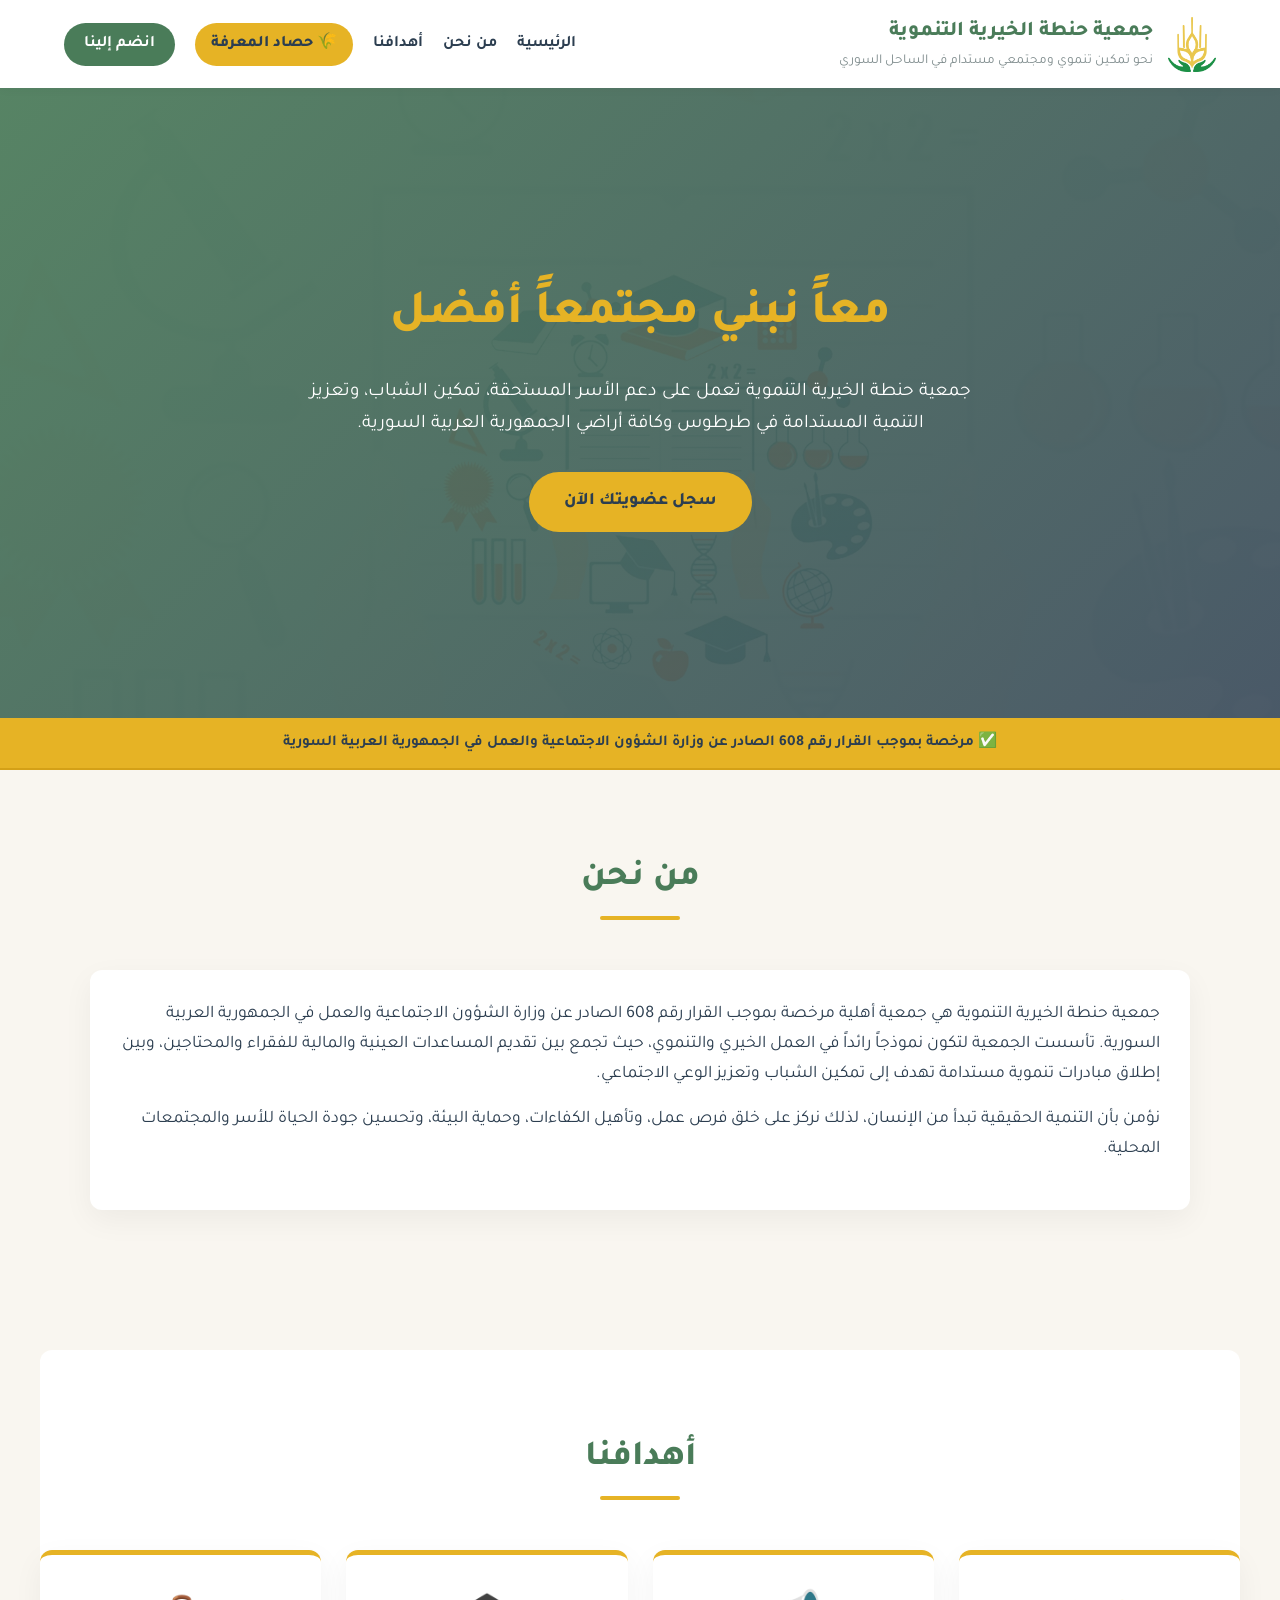
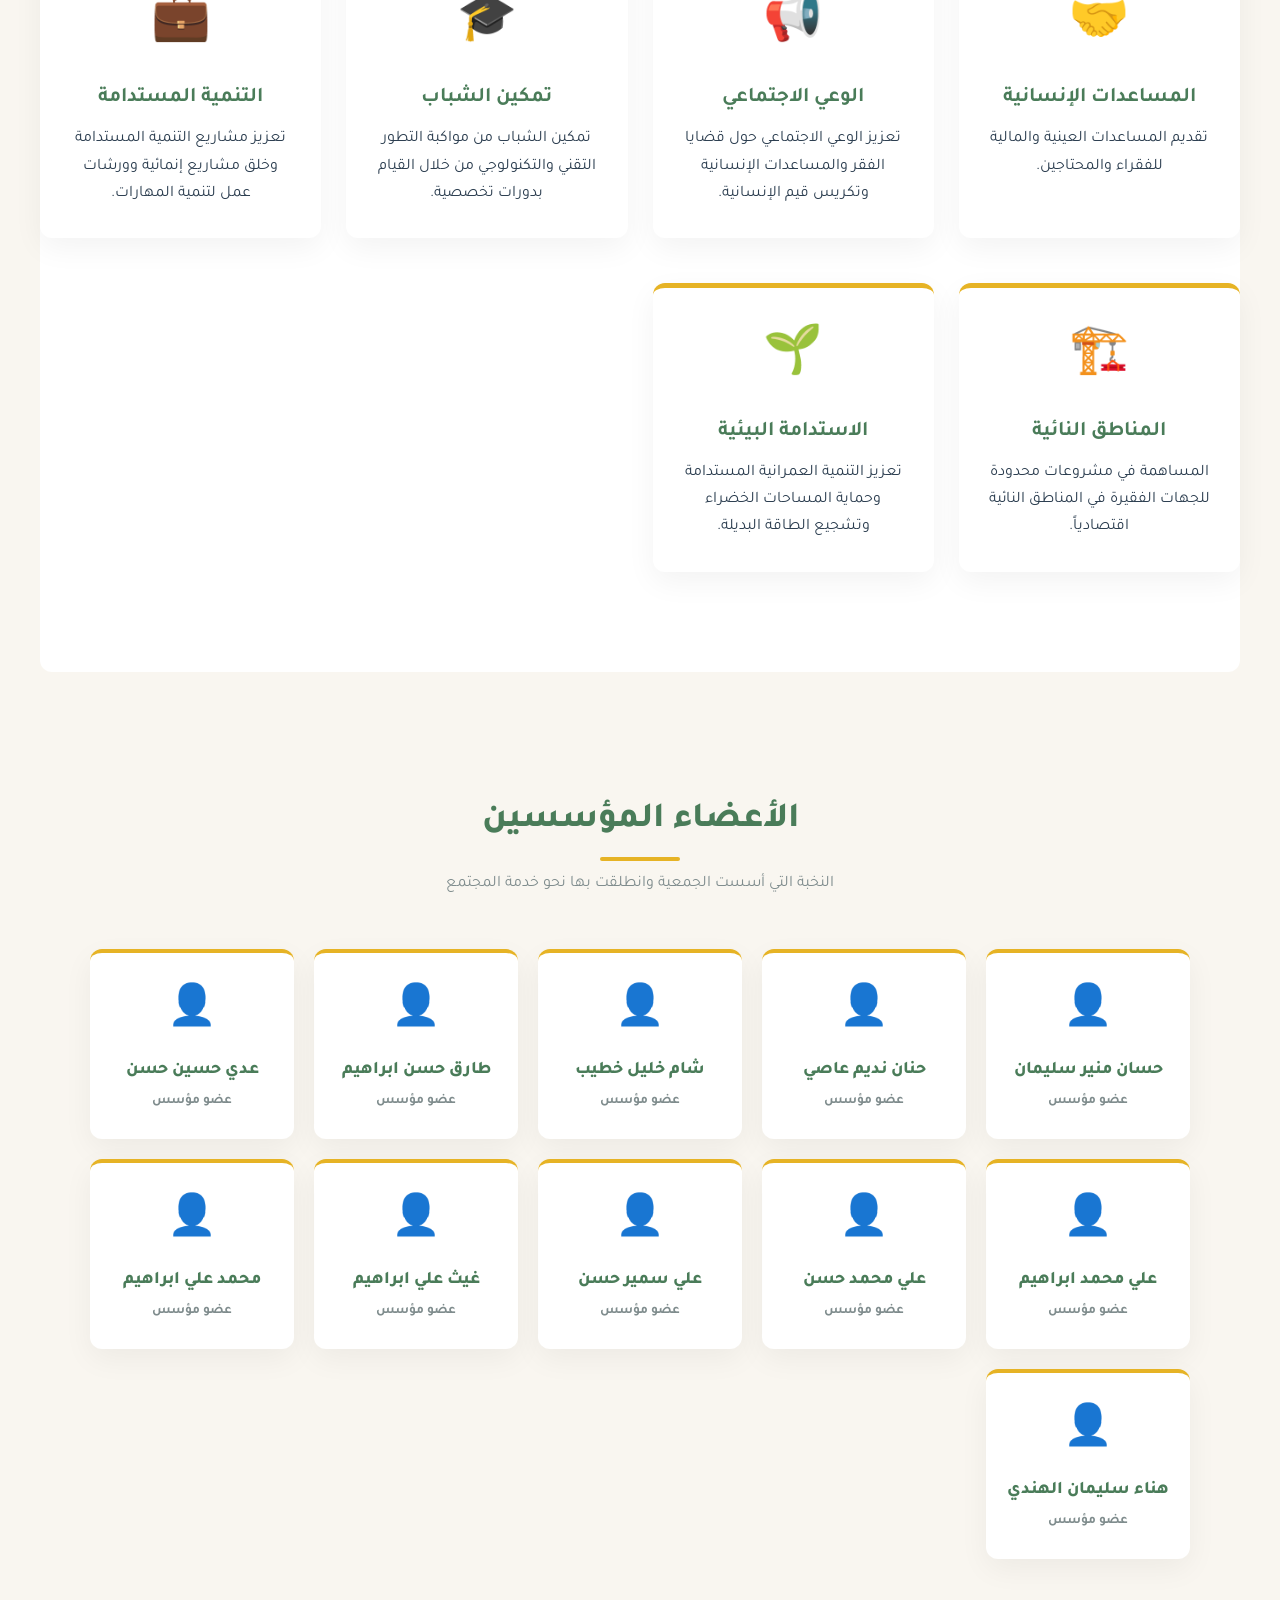
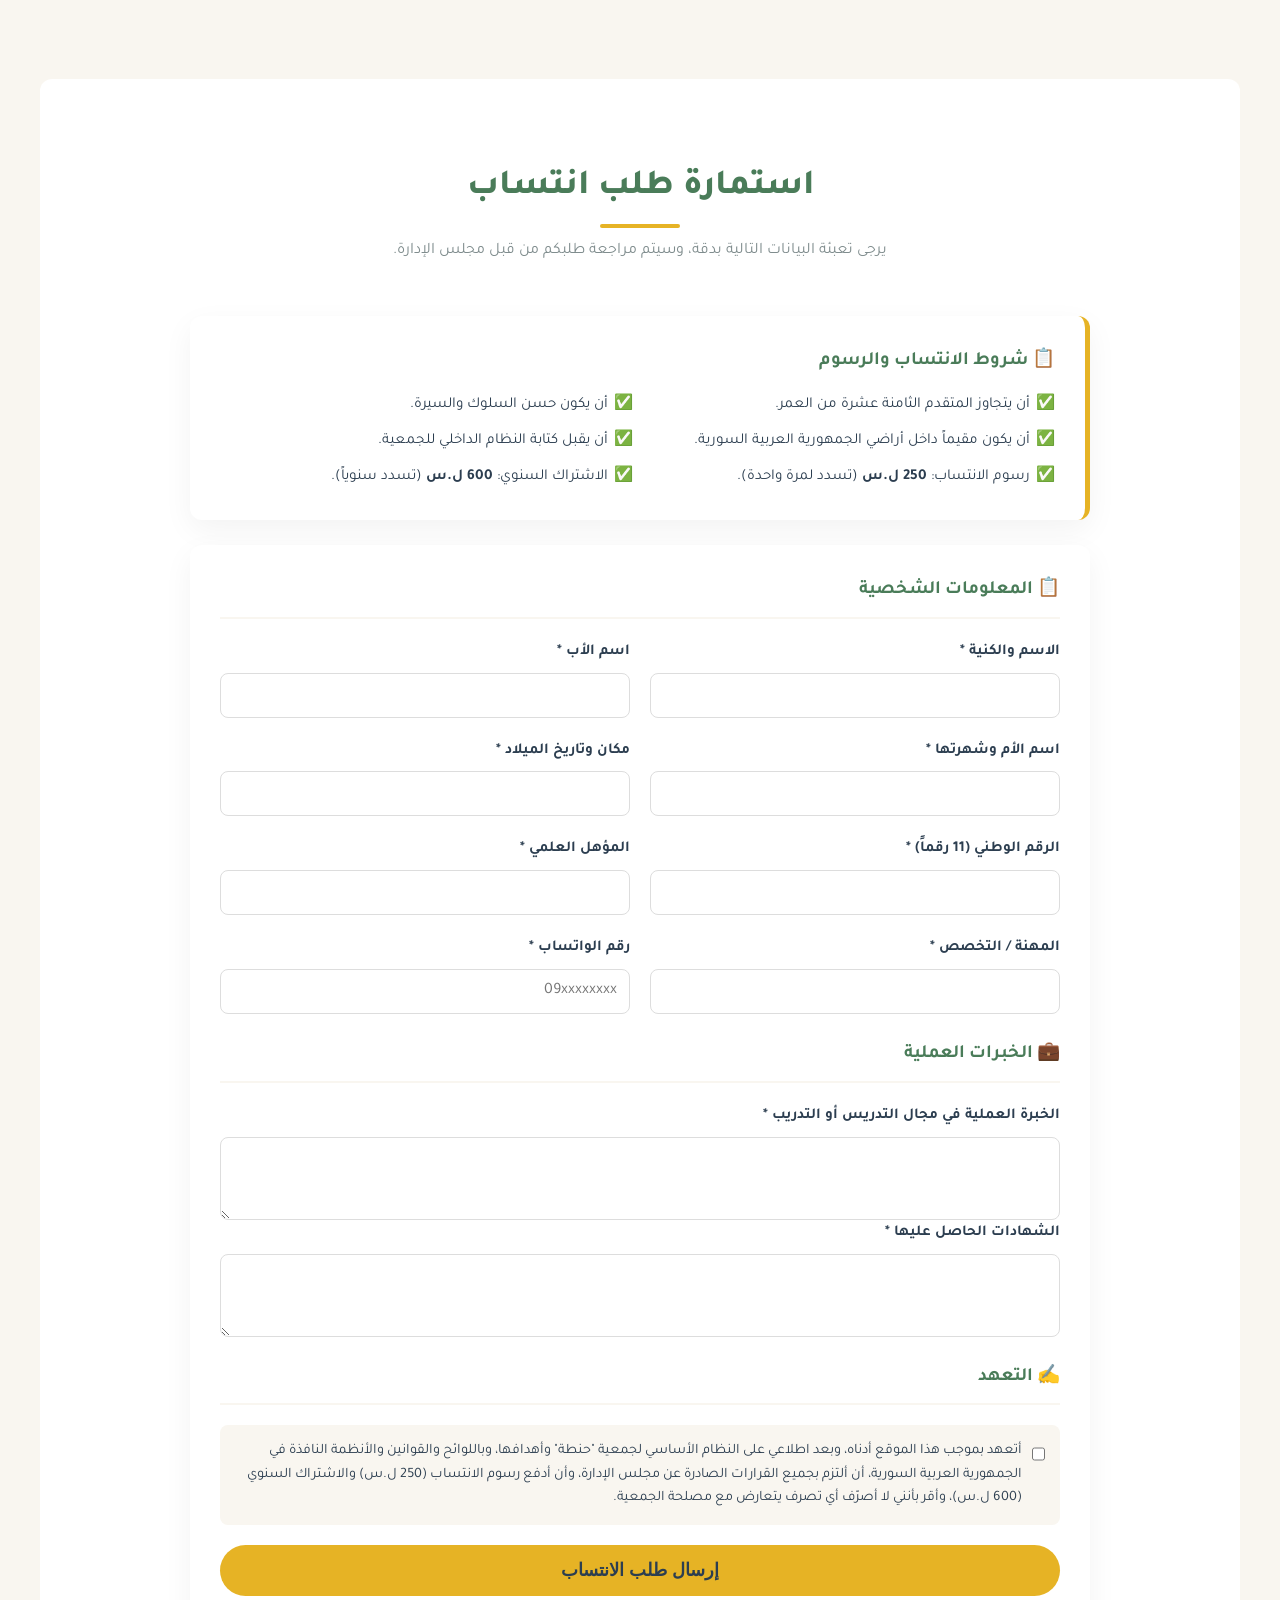
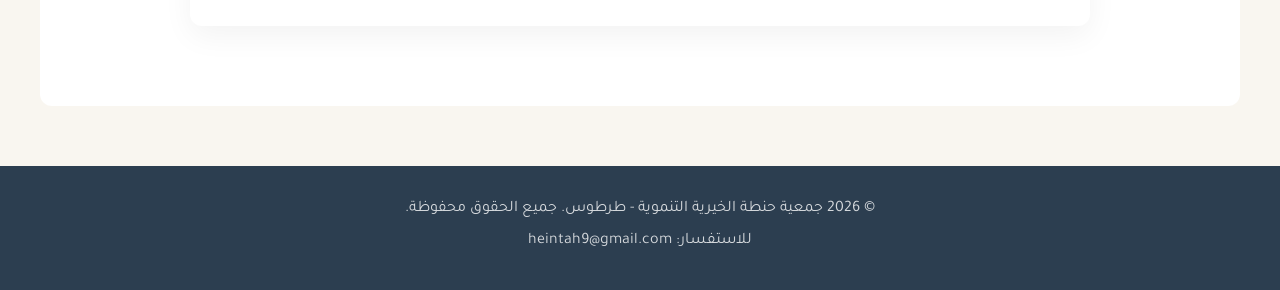
==== index.html @ 2caaaba6 "Add files via upload" ====
<!DOCTYPE html>
<html lang="ar" dir="rtl">
<head>
    <meta charset="UTF-8">
    <meta name="viewport" content="width=device-width, initial-scale=1.0">
    <title>جمعية حنطة الخيرية التنموية - طرطوس</title>
    <link href="https://fonts.googleapis.com/css2?family=Tajawal:wght@400;500;700;800&display=swap" rel="stylesheet">
    <link rel="stylesheet" href="style.css">
</head>
<body>

    <header class="main-header">
        <div class="logo-container">
            <img src="images/logo.png" alt="شعار جمعية حنطة" class="logo-img" onerror="this.style.display='none'">
            <div>
                <h1>جمعية حنطة الخيرية التنموية</h1>
                <p>نحو تمكين تنموي ومجتمعي مستدام في الساحل السوري</p>
            </div>
        </div>
        <nav class="main-nav">
            <a href="#home">الرئيسية</a>
            <a href="#about">من نحن</a>
            <a href="#objectives">أهدافنا</a>
            <a href="harvest.html" style="background: var(--accent); color: var(--text-dark); padding: 8px 16px; border-radius: 50px; font-weight: 800;">🌾 حصاد المعرفة</a>
            <a href="#membership" class="btn-nav">انضم إلينا</a>
        </nav>
    </header>

    <section id="home" class="hero-section">
        <div class="hero-content">
            <h2>معاً نبني مجتمعاً أفضل</h2>
            <p>جمعية حنطة الخيرية التنموية تعمل على دعم الأسر المستحقة، تمكين الشباب، وتعزيز التنمية المستدامة في طرطوس وكافة أراضي الجمهورية العربية السورية.</p>
            <a href="#membership" class="btn-primary">سجل عضويتك الآن</a>
        </div>
    </section>

    <div class="trust-banner">
        <div class="container">
            <span>✅ مرخصة بموجب القرار رقم 608 الصادر عن وزارة الشؤون الاجتماعية والعمل في الجمهورية العربية السورية</span>
        </div>
    </div>

    <section id="about" class="container section-padding">
        <div class="section-title">
            <h2>من نحن</h2>
        </div>
        <div class="card about-card">
            <p>جمعية حنطة الخيرية التنموية هي جمعية أهلية مرخصة بموجب القرار رقم 608 الصادر عن وزارة الشؤون الاجتماعية والعمل في الجمهورية العربية السورية. تأسست الجمعية لتكون نموذجاً رائداً في العمل الخيري والتنموي، حيث تجمع بين تقديم المساعدات العينية والمالية للفقراء والمحتاجين، وبين إطلاق مبادرات تنموية مستدامة تهدف إلى تمكين الشباب وتعزيز الوعي الاجتماعي.</p>
            <p>نؤمن بأن التنمية الحقيقية تبدأ من الإنسان، لذلك نركز على خلق فرص عمل، وتأهيل الكفاءات، وحماية البيئة، وتحسين جودة الحياة للأسر والمجتمعات المحلية.</p>
        </div>
    </section>

    <section id="objectives" class="container section-padding bg-light">
        <div class="section-title">
            <h2>أهدافنا</h2>
        </div>
        <div class="grid-cards">
            <div class="card objective-card">
                <div class="icon">🤝</div>
                <h3>المساعدات الإنسانية</h3>
                <p>تقديم المساعدات العينية والمالية للفقراء والمحتاجين.</p>
            </div>
            <div class="card objective-card">
                <div class="icon">📢</div>
                <h3>الوعي الاجتماعي</h3>
                <p>تعزيز الوعي الاجتماعي حول قضايا الفقر والمساعدات الإنسانية وتكريس قيم الإنسانية.</p>
            </div>
            <div class="card objective-card">
                <div class="icon">🎓</div>
                <h3>تمكين الشباب</h3>
                <p>تمكين الشباب من مواكبة التطور التقني والتكنولوجي من خلال القيام بدورات تخصصية.</p>
            </div>
            <div class="card objective-card">
                <div class="icon">💼</div>
                <h3>التنمية المستدامة</h3>
                <p>تعزيز مشاريع التنمية المستدامة وخلق مشاريع إنمائية وورشات عمل لتنمية المهارات.</p>
            </div>
            <div class="card objective-card">
                <div class="icon">🏗️</div>
                <h3>المناطق النائية</h3>
                <p>المساهمة في مشروعات محدودة للجهات الفقيرة في المناطق النائية اقتصادياً.</p>
            </div>
            <div class="card objective-card">
                <div class="icon">🌱</div>
                <h3>الاستدامة البيئية</h3>
                <p>تعزيز التنمية العمرانية المستدامة وحماية المساحات الخضراء وتشجيع الطاقة البديلة.</p>
            </div>
        </div>
    </section>

    <section id="founders" class="container section-padding">
        <div class="section-title">
            <h2>الأعضاء المؤسسين</h2>
            <p>النخبة التي أسست الجمعية وانطلقت بها نحو خدمة المجتمع</p>
        </div>
        <div class="founders-grid">
            <div class="founder-card"><div class="founder-icon">👤</div><h4>حسان منير سليمان</h4><p>عضو مؤسس</p></div>
            <div class="founder-card"><div class="founder-icon">👤</div><h4>حنان نديم عاصي</h4><p>عضو مؤسس</p></div>
            <div class="founder-card"><div class="founder-icon">👤</div><h4>شام خليل خطيب</h4><p>عضو مؤسس</p></div>
            <div class="founder-card"><div class="founder-icon">👤</div><h4>طارق حسن ابراهيم</h4><p>عضو مؤسس</p></div>
            <div class="founder-card"><div class="founder-icon">👤</div><h4>عدي حسين حسن</h4><p>عضو مؤسس</p></div>
            <div class="founder-card"><div class="founder-icon">👤</div><h4>علي محمد ابراهيم</h4><p>عضو مؤسس</p></div>
            <div class="founder-card"><div class="founder-icon">👤</div><h4>علي محمد حسن</h4><p>عضو مؤسس</p></div>
            <div class="founder-card"><div class="founder-icon">👤</div><h4>علي سمير حسن</h4><p>عضو مؤسس</p></div>
            <div class="founder-card"><div class="founder-icon">👤</div><h4>غيث علي ابراهيم</h4><p>عضو مؤسس</p></div>
            <div class="founder-card"><div class="founder-icon">👤</div><h4>محمد علي ابراهيم</h4><p>عضو مؤسس</p></div>
            <div class="founder-card"><div class="founder-icon">👤</div><h4>هناء سليمان الهندي</h4><p>عضو مؤسس</p></div>
        </div>
    </section>

    <section id="membership" class="container section-padding bg-light">
        <div class="section-title">
            <h2>استمارة طلب انتساب</h2>
            <p>يرجى تعبئة البيانات التالية بدقة، وسيتم مراجعة طلبكم من قبل مجلس الإدارة.</p>
        </div>

        <div class="card requirements-card">
            <h3>📋 شروط الانتساب والرسوم</h3>
            <ul>
                <li>أن يتجاوز المتقدم الثامنة عشرة من العمر.</li>
                <li>أن يكون حسن السلوك والسيرة.</li>
                <li>أن يكون مقيماً داخل أراضي الجمهورية العربية السورية.</li>
                <li>أن يقبل كتابة النظام الداخلي للجمعية.</li>
                <li>رسوم الانتساب: <strong>250 ل.س</strong> (تسدد لمرة واحدة).</li>
                <li>الاشتراك السنوي: <strong>600 ل.س</strong> (تسدد سنوياً).</li>
            </ul>
        </div>

        <div class="card form-card">
            <form id="membershipForm">
                <h3 class="form-section-title">📋 المعلومات الشخصية</h3>
                <div class="form-grid">
                    <div class="form-group"><label>الاسم والكنية *</label><input type="text" id="fullName" required></div>
                    <div class="form-group"><label>اسم الأب *</label><input type="text" id="fatherName" required></div>
                    <div class="form-group"><label>اسم الأم وشهرتها *</label><input type="text" id="motherName" required></div>
                    <div class="form-group"><label>مكان وتاريخ الميلاد *</label><input type="text" id="birthPlaceDate" required></div>
                    <div class="form-group"><label>الرقم الوطني (11 رقماً) *</label><input type="text" id="nationalId" maxlength="11" required></div>
                    <div class="form-group"><label>المؤهل العلمي *</label><input type="text" id="education" required></div>
                    <div class="form-group"><label>المهنة / التخصص *</label><input type="text" id="job" required></div>
                    <div class="form-group"><label>رقم الواتساب *</label><input type="text" id="whatsapp" maxlength="10" placeholder="09xxxxxxxx" required></div>
                </div>

                <h3 class="form-section-title" style="margin-top:25px;">💼 الخبرات العملية</h3>
                <div class="form-group"><label>الخبرة العملية في مجال التدريس أو التدريب *</label><textarea id="experience" rows="3" required></textarea></div>
                <div class="form-group"><label>الشهادات الحاصل عليها *</label><textarea id="certificates" rows="3" required></textarea></div>

                <h3 class="form-section-title" style="margin-top:25px;">✍️ التعهد</h3>
                <div class="form-group checkbox-group">
                    <input type="checkbox" id="pledge" required>
                    <label for="pledge">أتعهد بموجب هذا الموقع أدناه، وبعد اطلاعي على النظام الأساسي لجمعية "حنطة" وأهدافها، وباللوائح والقوانين والأنظمة النافذة في الجمهورية العربية السورية، أن ألتزم بجميع القرارات الصادرة عن مجلس الإدارة، وأن أدفع رسوم الانتساب (250 ل.س) والاشتراك السنوي (600 ل.س)، وأقر بأنني لا أصرّف أي تصرف يتعارض مع مصلحة الجمعية.</label>
                </div>

                <button type="submit" class="btn-primary" style="width:100%; margin-top:20px;">إرسال طلب الانتساب</button>
            </form>
        </div>
    </section>

    <footer class="main-footer">
        <div class="container">
            <p>© 2026 جمعية حنطة الخيرية التنموية - طرطوس. جميع الحقوق محفوظة.</p>
            <p>للاستفسار: heintah9@gmail.com</p>
        </div>
    </footer>

    <script src="script.js"></script>
</body>
</html>
---- style.css ----
/* --- المتغيرات والخطوط --- */
:root {
    --primary: #4A7C59;
    --accent: #E6B325;
    --bg-warm: #F9F6F0;
    --text-dark: #2C3E50;
    --text-light: #7F8C8D;
    --white: #ffffff;
    --shadow: 0 10px 30px rgba(0,0,0,0.05);
    --radius: 12px;
}

* { box-sizing: border-box; margin: 0; padding: 0; }

body {
    font-family: 'Tajawal', sans-serif;
    background-color: var(--bg-warm);
    color: var(--text-dark);
    line-height: 1.7;
}

a { text-decoration: none; color: inherit; }

/* --- الترويسة --- */
.main-header {
    background: var(--white);
    padding: 15px 5%;
    display: flex;
    justify-content: space-between;
    align-items: center;
    box-shadow: 0 2px 10px rgba(0,0,0,0.03);
    position: sticky;
    top: 0;
    z-index: 1000;
    flex-wrap: wrap;
    gap: 15px;
}

.logo-container { display: flex; align-items: center; gap: 15px; }
.logo-img { height: 55px; }
.main-header h1 { font-size: 1.3rem; color: var(--primary); font-weight: 800; }
.main-header p { font-size: 0.85rem; color: var(--text-light); }

.main-nav { display: flex; gap: 20px; align-items: center; flex-wrap: wrap; }
.main-nav a { font-weight: 700; color: var(--text-dark); transition: color 0.3s; }
.main-nav a:hover { color: var(--primary); }
.btn-nav { background: var(--primary); color: var(--white) !important; padding: 8px 20px; border-radius: 50px; }

/* --- القسم الرئيسي --- */
.hero-section {
    height: 70vh;
    background: linear-gradient(135deg, rgba(74,124,89,0.9), rgba(44,62,80,0.8)), url('images/hero-bg.jpg') center/cover;
    display: flex;
    align-items: center;
    justify-content: center;
    text-align: center;
    color: var(--white);
    padding: 0 20px;
}

.hero-content h2 { font-size: 3rem; font-weight: 800; margin-bottom: 20px; color: var(--accent); }
.hero-content p { font-size: 1.2rem; max-width: 700px; margin: 0 auto 30px auto; }

.btn-primary {
    background: var(--accent);
    color: var(--text-dark);
    padding: 15px 35px;
    border-radius: 50px;
    font-weight: 800;
    font-size: 1.1rem;
    border: none;
    cursor: pointer;
    transition: transform 0.3s, background 0.3s;
    display: inline-block;
}

.btn-primary:hover { background: #d4a017; transform: translateY(-3px); }

/* --- شارة القرار --- */
.trust-banner {
    background: var(--accent);
    color: var(--text-dark);
    text-align: center;
    padding: 12px 20px;
    font-weight: 700;
    font-size: 0.95rem;
    border-bottom: 2px solid #d4a017;
}

/* --- الأقسام --- */
.container { max-width: 1100px; margin: 0 auto; padding: 0 20px; }
.section-padding { padding: 80px 0; }
.bg-light { background: var(--white); border-radius: var(--radius); margin: 40px auto; max-width: 1200px; }

.section-title { text-align: center; margin-bottom: 50px; }
.section-title h2 { font-size: 2.2rem; color: var(--primary); font-weight: 800; position: relative; display: inline-block; padding-bottom: 10px; }
.section-title h2::after { content: ''; position: absolute; bottom: 0; left: 50%; transform: translateX(-50%); width: 80px; height: 4px; background: var(--accent); border-radius: 2px; }
.section-title p { color: var(--text-light); margin-top: 10px; }

/* --- البطاقات --- */
.card { background: var(--white); padding: 30px; border-radius: var(--radius); box-shadow: var(--shadow); margin-bottom: 20px; }
.about-card p { margin-bottom: 15px; font-size: 1.1rem; color: var(--text-dark); }

.grid-cards { display: grid; grid-template-columns: repeat(auto-fit, minmax(280px, 1fr)); gap: 25px; }
.objective-card { text-align: center; transition: transform 0.3s; border-top: 5px solid var(--accent); }
.objective-card:hover { transform: translateY(-10px); }
.objective-card .icon { font-size: 3rem; margin-bottom: 15px; }
.objective-card h3 { color: var(--primary); margin-bottom: 10px; font-size: 1.3rem; }

/* --- شروط الانتساب --- */
.requirements-card { max-width: 900px; margin: 0 auto 25px auto; border-right: 5px solid var(--accent); background: #fff; }
.requirements-card h3 { color: var(--primary); margin-top: 0; margin-bottom: 15px; }
.requirements-card ul { list-style: none; padding: 0; margin: 0; display: grid; grid-template-columns: repeat(auto-fit, minmax(280px, 1fr)); gap: 10px; }
.requirements-card ul li { position: relative; padding-right: 25px; font-size: 0.95rem; color: var(--text-dark); }
.requirements-card ul li::before { content: '✅'; position: absolute; right: 0; top: 0; }

/* --- الاستمارة --- */
.form-card { max-width: 900px; margin: 0 auto; }
.form-section-title { color: var(--primary); margin-bottom: 20px; padding-bottom: 10px; border-bottom: 2px solid var(--bg-warm); }
.form-grid { display: grid; grid-template-columns: repeat(auto-fit, minmax(280px, 1fr)); gap: 20px; }
.form-group { display: flex; flex-direction: column; gap: 8px; }
.form-group label { font-weight: 700; font-size: 0.95rem; }
.form-group input, .form-group textarea, .form-group select { padding: 12px; border: 1px solid #ddd; border-radius: 8px; font-family: inherit; font-size: 1rem; }
.form-group input:focus, .form-group textarea:focus { border-color: var(--primary); outline: none; box-shadow: 0 0 0 3px rgba(74,124,89,0.1); }

.checkbox-group { flex-direction: row; align-items: flex-start; gap: 10px; background: var(--bg-warm); padding: 15px; border-radius: 8px; margin-top: 10px; }
.checkbox-group input { width: 20px; height: 20px; margin-top: 4px; accent-color: var(--primary); }
.checkbox-group label { font-weight: 400; font-size: 0.9rem; line-height: 1.6; }

/* --- الأعضاء المؤسسين --- */
.founders-grid { display: grid; grid-template-columns: repeat(auto-fill, minmax(200px, 1fr)); gap: 20px; }
.founder-card { background: #fff; padding: 25px 15px; border-radius: var(--radius); box-shadow: var(--shadow); text-align: center; transition: transform 0.3s, box-shadow 0.3s; border-top: 4px solid var(--accent); }
.founder-card:hover { transform: translateY(-5px); box-shadow: 0 15px 30px rgba(0,0,0,0.1); }
.founder-icon { font-size: 2.5rem; margin-bottom: 10px; color: var(--primary); }
.founder-card h4 { color: var(--primary); margin: 0 0 5px 0; font-size: 1.1rem; font-weight: 800; }
.founder-card p { color: var(--text-light); margin: 0; font-size: 0.85rem; font-weight: 600; }

/* --- التذييل --- */
.main-footer { background: var(--text-dark); color: var(--white); text-align: center; padding: 30px 0; margin-top: 60px; }
.main-footer p { margin-bottom: 5px; opacity: 0.8; }

/* --- تجاوب الجوال --- */
@media (max-width: 768px) {
    .main-header { flex-direction: column; gap: 15px; text-align: center; }
    .main-nav { flex-wrap: wrap; justify-content: center; }
    .hero-content h2 { font-size: 2rem; }
    .hero-content p { font-size: 1rem; }
}
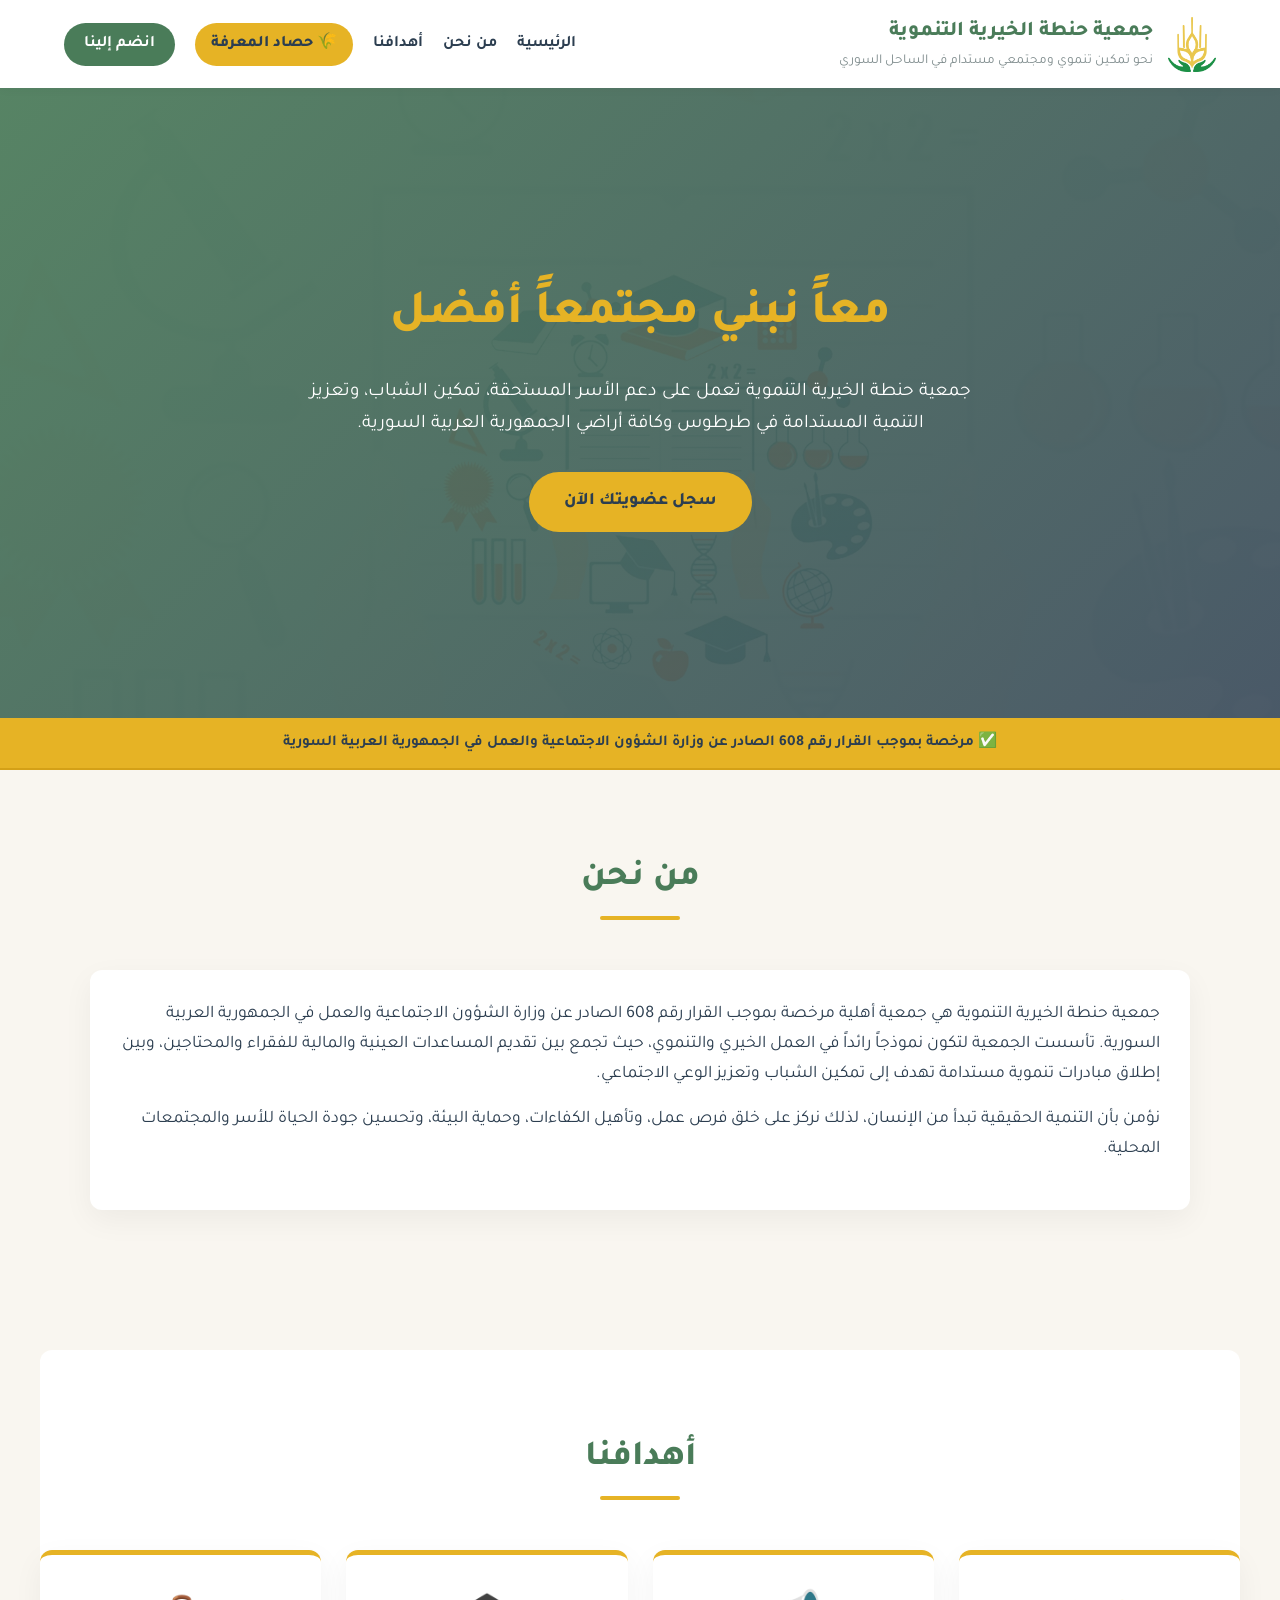
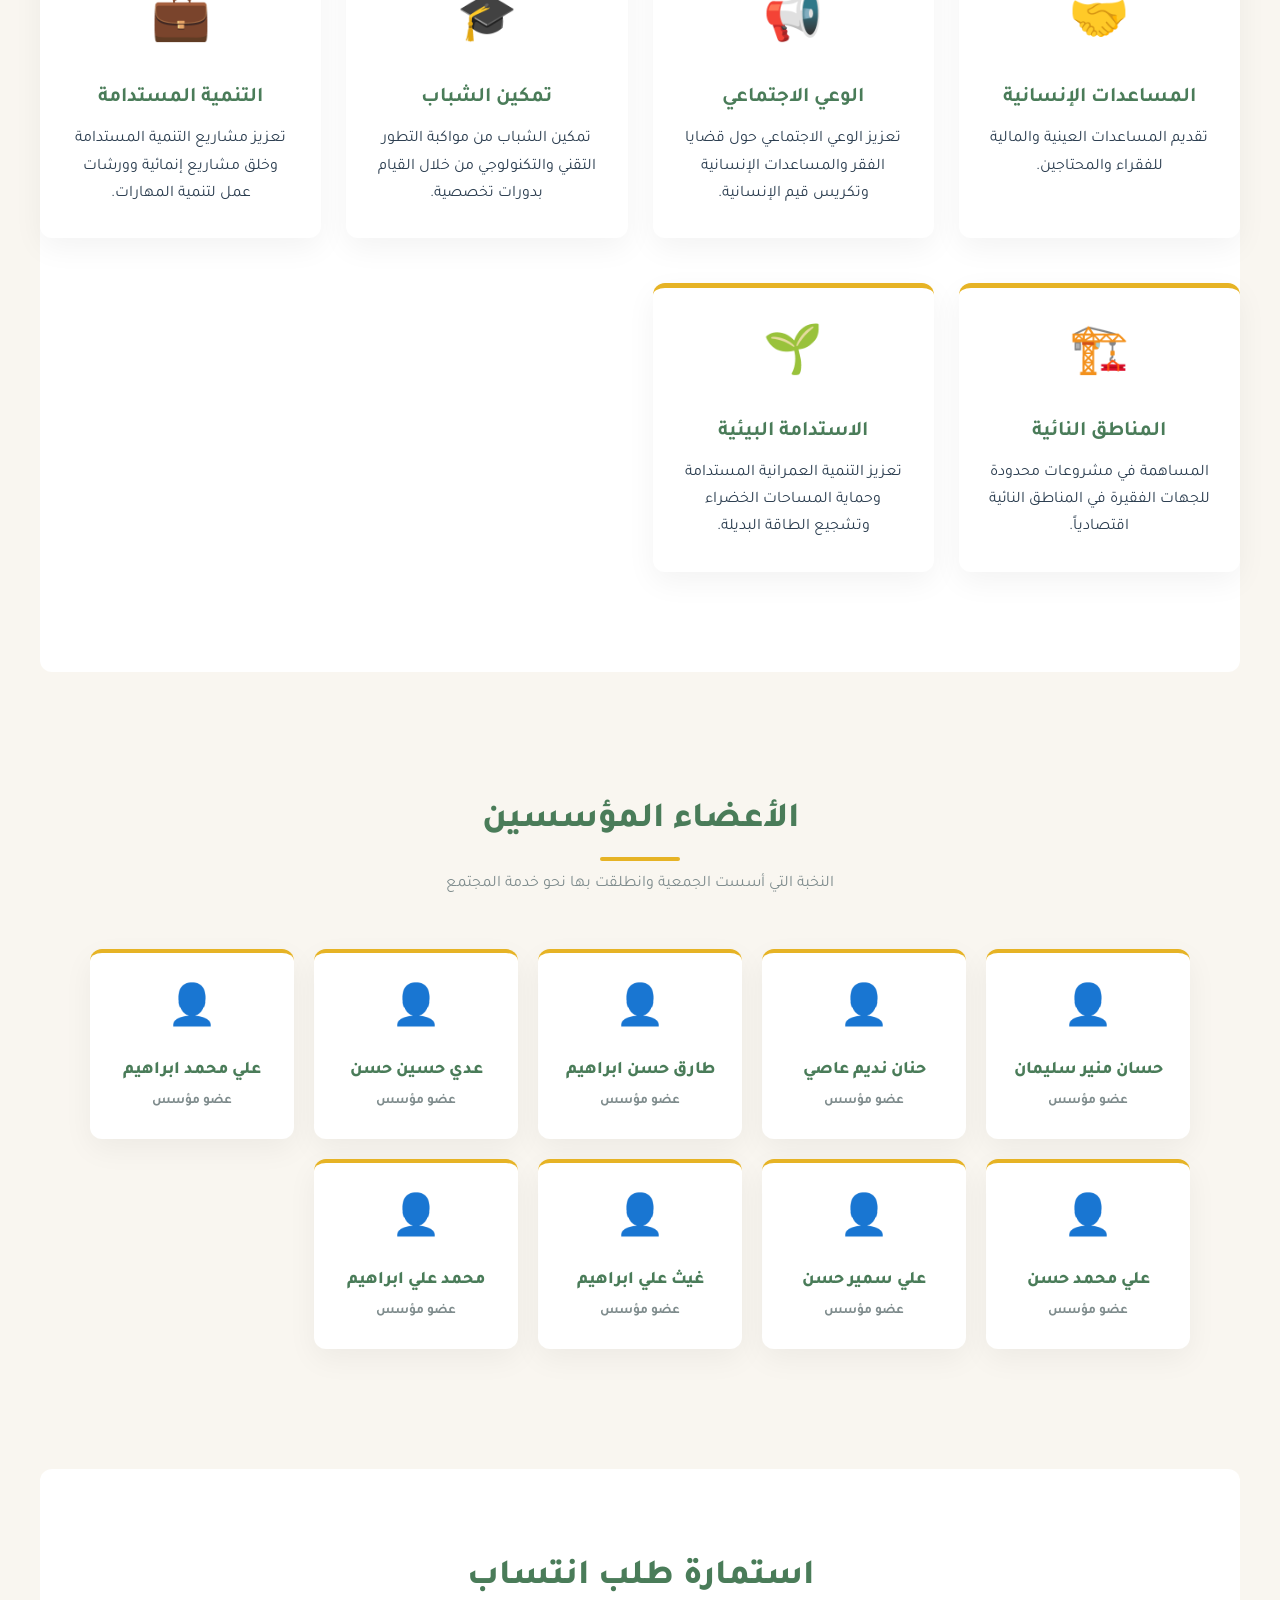
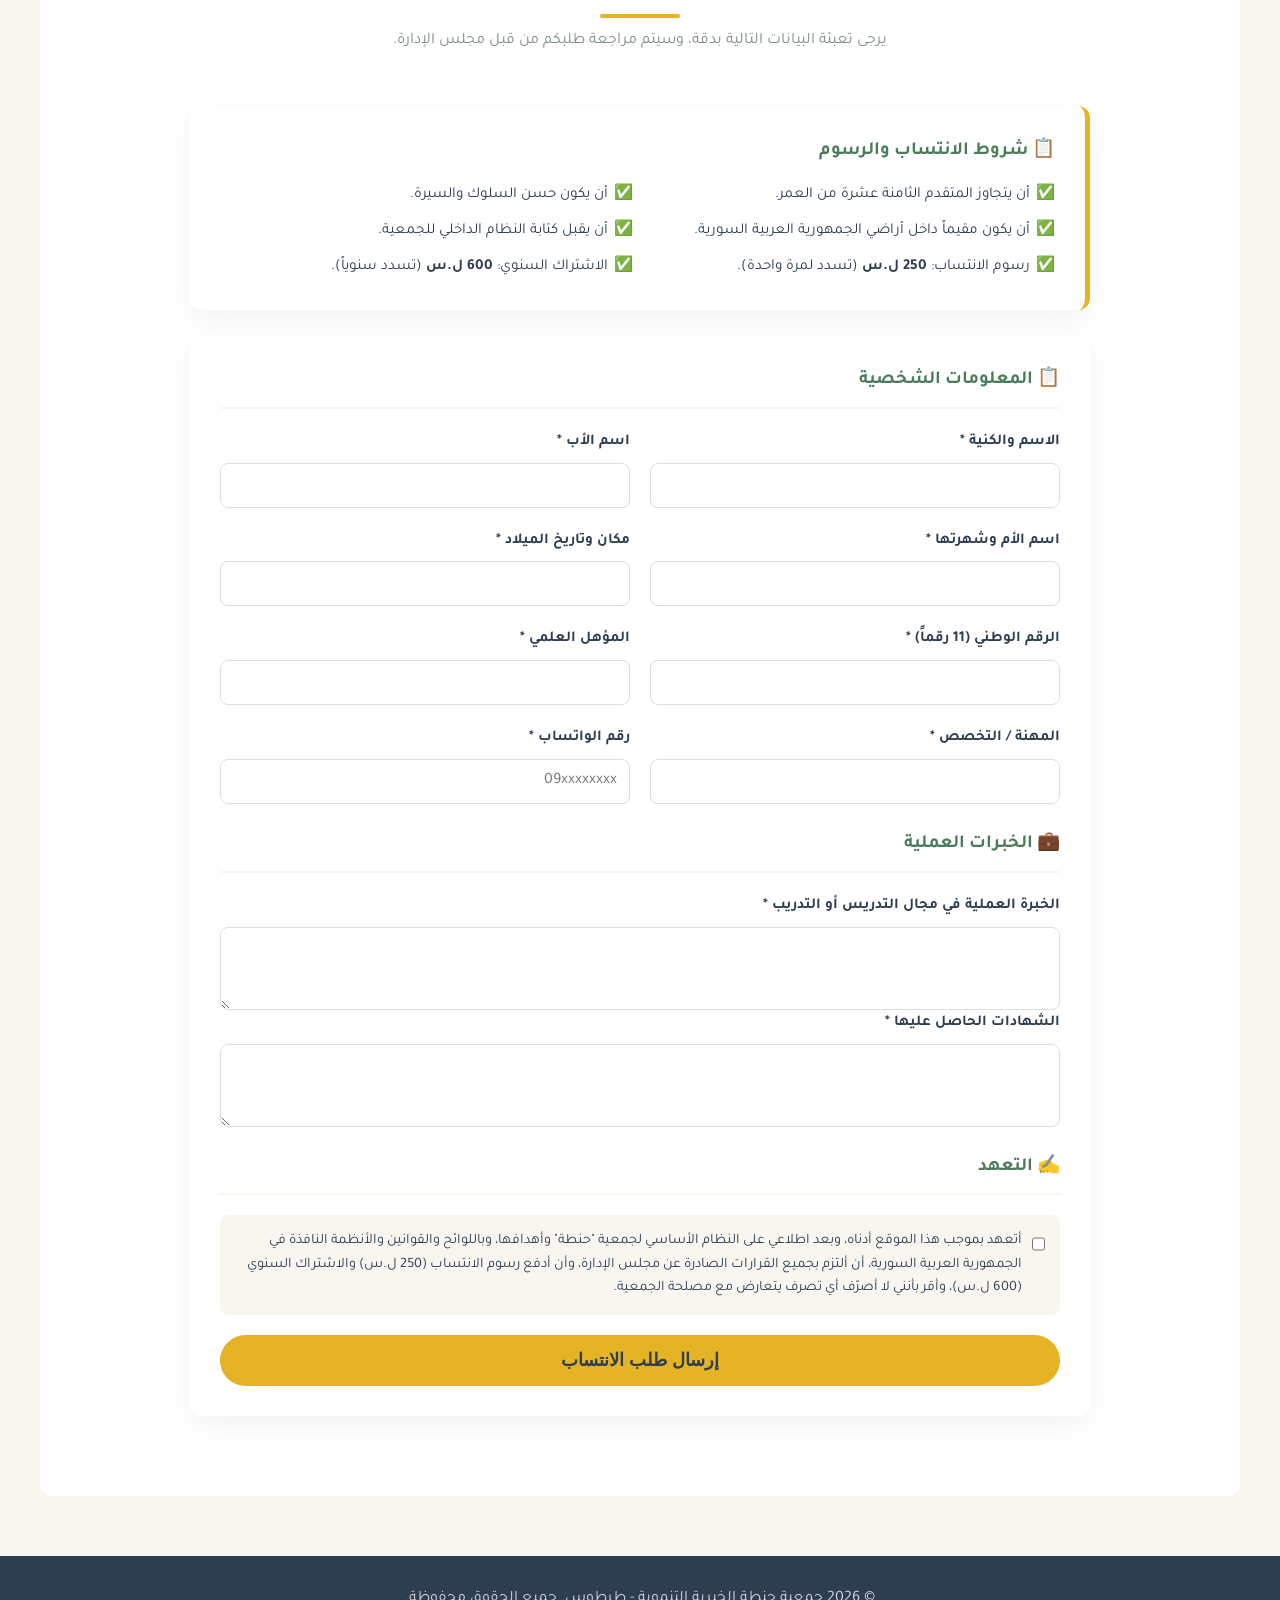
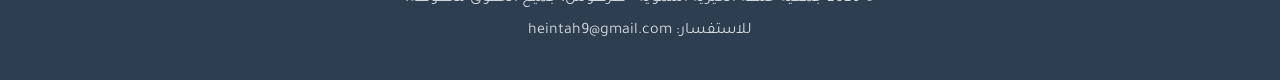
==== commit fa62c1f4: "Update index.html" ====
--- a/index.html
+++ b/index.html
@@ -96,7 +96,6 @@
         <div class="founders-grid">
             <div class="founder-card"><div class="founder-icon">👤</div><h4>حسان منير سليمان</h4><p>عضو مؤسس</p></div>
             <div class="founder-card"><div class="founder-icon">👤</div><h4>حنان نديم عاصي</h4><p>عضو مؤسس</p></div>
-            <div class="founder-card"><div class="founder-icon">👤</div><h4>شام خليل خطيب</h4><p>عضو مؤسس</p></div>
             <div class="founder-card"><div class="founder-icon">👤</div><h4>طارق حسن ابراهيم</h4><p>عضو مؤسس</p></div>
             <div class="founder-card"><div class="founder-icon">👤</div><h4>عدي حسين حسن</h4><p>عضو مؤسس</p></div>
             <div class="founder-card"><div class="founder-icon">👤</div><h4>علي محمد ابراهيم</h4><p>عضو مؤسس</p></div>
@@ -104,7 +103,6 @@
             <div class="founder-card"><div class="founder-icon">👤</div><h4>علي سمير حسن</h4><p>عضو مؤسس</p></div>
             <div class="founder-card"><div class="founder-icon">👤</div><h4>غيث علي ابراهيم</h4><p>عضو مؤسس</p></div>
             <div class="founder-card"><div class="founder-icon">👤</div><h4>محمد علي ابراهيم</h4><p>عضو مؤسس</p></div>
-            <div class="founder-card"><div class="founder-icon">👤</div><h4>هناء سليمان الهندي</h4><p>عضو مؤسس</p></div>
         </div>
     </section>
 
@@ -164,4 +162,4 @@
 
     <script src="script.js"></script>
 </body>
-</html>+</html>
